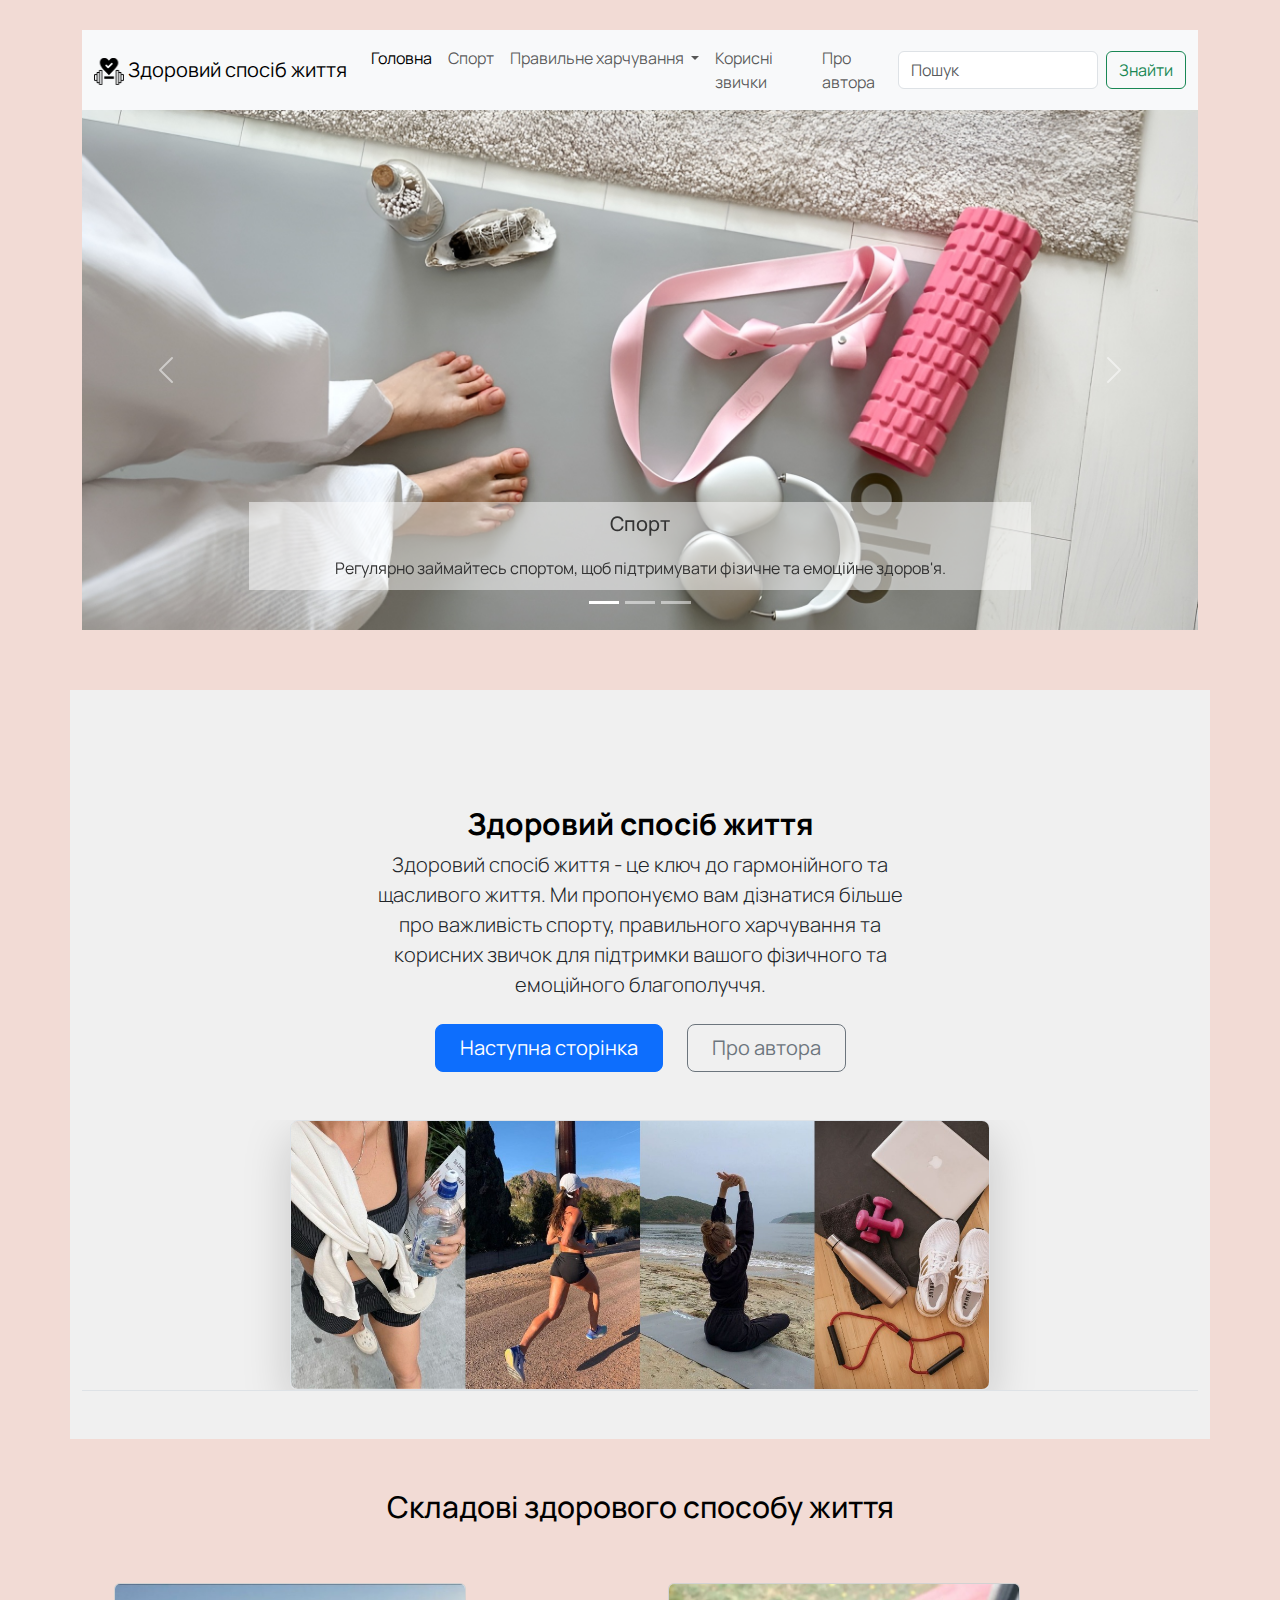
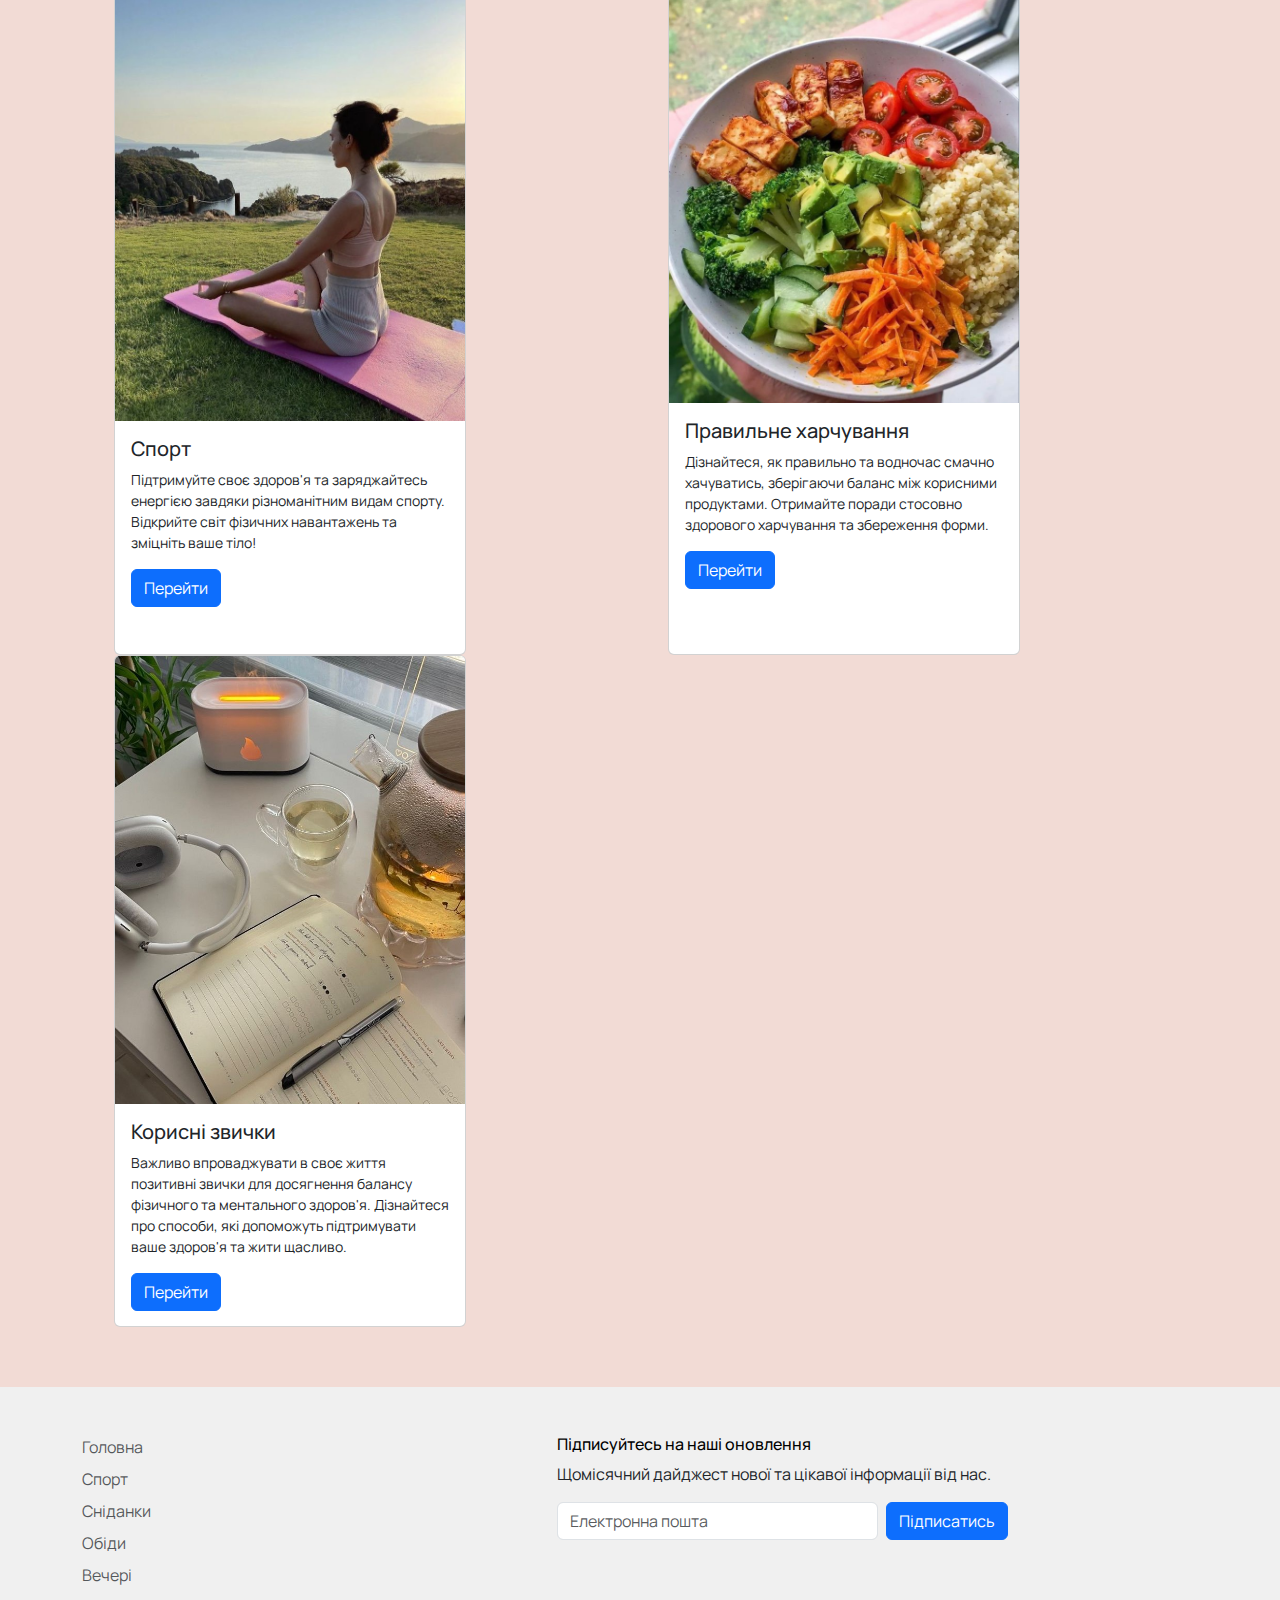
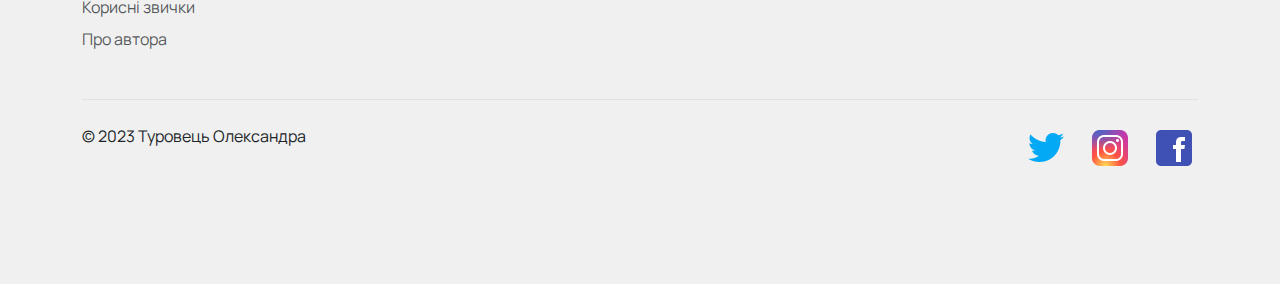
==== index.html @ 68aaeb44 "first commit" ====
﻿<!DOCTYPE html>

<html lang="en" xmlns="http://www.w3.org/1999/xhtml">
<head>
    <meta charset="utf-8" />
    <title>Головна</title>
    <link href="css/bootstrap.css" rel="stylesheet">
    <link href="css/style.css" rel="stylesheet">
    <link href="images/icon.svg" rel="icon">

    <link rel="preconnect" href="https://fonts.googleapis.com">
    <link rel="preconnect" href="https://fonts.gstatic.com" crossorigin>
    <link href="https://fonts.googleapis.com/css2?family=Manrope&display=swap" rel="stylesheet">

</head>

<body>
  <div class="container" style="padding-top: 30px;">
    <div class="row">
      <div class="col">
        <nav class="navbar navbar-expand-lg bg-body-tertiary">
          <div class="container-fluid">
            <a class="navbar-brand" href="#">
              <img src="images/logo.png" alt="Логотип" width="30" height="27">   Здоровий спосіб життя
            </a>
            <button class="navbar-toggler" type="button" data-bs-toggle="collapse" data-bs-target="#navbarScroll" aria-controls="navbarScroll" aria-expanded="false" aria-label="Toggle navigation">
              <span class="navbar-toggler-icon"></span>
            </button>
            <div class="collapse navbar-collapse" id="navbarScroll">
              <ul class="navbar-nav me-auto my-2 my-lg-0 navbar-nav-scroll" style="--bs-scroll-height: 100px;">
                <li class="nav-item">
                  <a class="nav-link active" aria-current="page" href="#">Головна</a>
                </li>
                <li class="nav-item">
                  <a class="nav-link" href="sport.html">Спорт</a>
                </li>
                <li class="nav-item dropdown">
                  <a class="nav-link dropdown-toggle" href="#" role="button" data-bs-toggle="dropdown" aria-expanded="false">
                    Правильне харчування
                  </a>
                  <ul class="dropdown-menu">
                    <li><a class="dropdown-item" href="breakfast.html">Сніданки</a></li>
                    <li><a class="dropdown-item" href="dinner.html">Обіди</a></li>
                    <li><a class="dropdown-item" href="supper.html">Вечері</a></li>
                  </ul>
                </li>
                <li class="nav-item">
                  <a class="nav-link" href="tips.html">Корисні звички</a>
                </li>
                <li class="nav-item">
                  <a class="nav-link" href="about.html">Про автора</a>
                </li>
              </ul>
              <form class="d-flex" role="search">
                <input class="form-control me-2" type="search" placeholder="Пошук" aria-label="Search">
                <button class="btn btn-outline-success" type="submit">Знайти</button>
              </form>
            </div>
          </div>
        </nav>
      </div><!--./col-->
    </div><!--./row-->


    <div class="row">
      <div class="col">
        <div id="carouselExampleCaptions" class="carousel slide">
          <div class="carousel-indicators">
            <button type="button" data-bs-target="#carouselExampleCaptions" data-bs-slide-to="0" class="active" aria-current="true" aria-label="Slide 1"></button>
            <button type="button" data-bs-target="#carouselExampleCaptions" data-bs-slide-to="1" aria-label="Slide 2"></button>
            <button type="button" data-bs-target="#carouselExampleCaptions" data-bs-slide-to="2" aria-label="Slide 3"></button>
          </div>
          <div class="carousel-inner">
            <div class="carousel-item active">
              <img src="images/14.png" class="d-block w-100" alt="...">
              <div class="carousel-caption d-none d-md-block">
                 <h5>Спорт</h5>
                 <p>Регулярно займайтесь спортом, щоб підтримувати фізичне та емоційне здоров'я.</p>
              </div>
            </div>
            <div class="carousel-item">
              <img src="images/11.jpg" class="d-block w-100" alt="...">
              <div class="carousel-caption d-none d-md-block">
                <h5>Правильне харчування</h5>
                <p>Дотримуйтесь збалансованого харчування, щоб забезпечити свій організм необхідними поживними речовинами та вітамінами.</p>
              </div>
            </div>
            <div class="carousel-item">
              <img src="images/9.jpg" class="d-block w-100" alt="...">
              <div class="carousel-caption d-none d-md-block">
                <h5>Корисні звички</h5>
                <p>Постійно розвивайте корисні звички для покращення якості життя та підтримки фізичного та психічного здоров'я.</p>
              </div>
            </div>
          </div>
          <button class="carousel-control-prev" type="button" data-bs-target="#carouselExampleCaptions" data-bs-slide="prev">
            <span class="carousel-control-prev-icon" aria-hidden="true"></span>
            <span class="visually-hidden">Previous</span>
          </button>
          <button class="carousel-control-next" type="button" data-bs-target="#carouselExampleCaptions" data-bs-slide="next">
            <span class="carousel-control-next-icon" aria-hidden="true"></span>
            <span class="visually-hidden">Next</span>
          </button>
        </div><!--./carousel-->
      </div><!--./col-->
    </div><!--./row-->


    <div class="row">
      <div class="square">
        <div class="col">
          <div class="px-4 pt-5 my-5 text-center border-bottom">
            <h1 class="display-4 fw-bold text-body-emphasis">Здоровий спосіб життя</h1>
            <div class="col-lg-6 mx-auto">
              <p class="lead mb-4">
                Здоровий спосіб життя - це ключ до гармонійного та щасливого життя. Ми пропонуємо вам дізнатися більше
                про важливість спорту, правильного харчування та корисних звичок для підтримки вашого фізичного та
                емоційного благополуччя.
              </p>
              <div class="d-grid gap-2 d-sm-flex justify-content-sm-center mb-5">
                <a href="sport.html" button type="button" class="btn btn-primary btn-lg px-4 me-sm-3">Наступна сторінка</a>
                <a href="about.html" button type="button" class="btn btn-outline-secondary btn-lg px-4">Про автора</a>
              </div>
            </div>
            <div class="overflow-hidden" style="max-height: 30vh;">
              <div class="container px-5">
                <img src="images/7.jpg" class="img-fluid border rounded-3 shadow-lg mb-4" alt="Example image" width="700" height="500" loading="lazy">
              </div>
            </div>
          </div>
        </div><!--./col-->
      </div><!--./square-->
    </div><!--./row-->

    <div class="row">
      <div class="header">
        <h1>Складові здорового способу життя</h1>
      </div>
    </div><!--./row-->

    <div class="row" style="margin-left: 20px; margin-top: 50px;">
      <div class="col">
        <div class="card" style="width: 22rem; height: 42rem">
          <img src="images/1.jpg" class="card-img-top" alt="...">
          <div class="card-body">
            <h5 class="card-title">Спорт</h5>
            <p class="card-text">
              Підтримуйте своє здоров'я та заряджайтесь енергією завдяки різноманітним видам спорту.
              Відкрийте світ фізичних навантажень та зміцніть ваше тіло!
            </p>
            <a href="sport.html" class="btn btn-primary">Перейти</a>
          </div>
        </div>
      </div><!--./col-->
      <div class="col">
        <div class="card" style="width: 22rem; height: 42rem">
          <img src="images/6.jpg" class="card-img-top" alt="...">
          <div class="card-body">
            <h5 class="card-title">Правильне харчування</h5>
            <p class="card-text">
              Дізнайтеся, як правильно та водночас смачно хачуватись, зберігаючи баланс між корисними продуктами.
              Отримайте поради стосовно здорового харчування та збереження форми.
            </p>
            <a href="breakfast.html" class="btn btn-primary">Перейти</a>
          </div>
        </div>
      </div><!--./col-->
      <div class="col">
        <div class="card" style="width: 22rem; height: 42rem">
          <img src="images/3.jpg" class="card-img-top" alt="...">
          <div class="card-body">
            <h5 class="card-title">Корисні звички</h5>
            <p class="card-text">
              Важливо впроваджувати в своє життя позитивні звички для досягнення балансу фізичного та ментального здоров'я.
              Дізнайтеся про способи, які допоможуть підтримувати ваше здоров'я та жити щасливо.
            </p>
            <a href="tips.html" class="btn btn-primary">Перейти</a>
          </div>
        </div>
      </div><!--./col-->
    </div><!--./row-->
  </div><!--./container-->


  <div class="square2">
    <div class="container">

      <footer class="py-5">
        <div class="row">
          

          <div class="col-6 col-md-2 mb-3">
            <ul class="nav flex-column">
              <li class="nav-item mb-2"><a href="index.html" class="nav-link p-0 text-body-secondary">Головна</a></li>
              <li class="nav-item mb-2"><a href="sport.html" class="nav-link p-0 text-body-secondary">Спорт</a></li>
              <li class="nav-item mb-2"><a href="breakfast.html" class="nav-link p-0 text-body-secondary">Сніданки</a></li>
              <li class="nav-item mb-2"><a href="dinner.html" class="nav-link p-0 text-body-secondary">Обіди</a></li>
              <li class="nav-item mb-2"><a href="supper.html" class="nav-link p-0 text-body-secondary">Вечері</a></li>
              <li class="nav-item mb-2"><a href="tips.html" class="nav-link p-0 text-body-secondary">Корисні звички</a></li>
              <li class="nav-item mb-2"><a href="about.html" class="nav-link p-0 text-body-secondary">Про автора</a></li>
            </ul>
          </div>

          <div class="col-6 col-md-2 mb-3">
            <ul class="nav flex-column">
            </ul>
          </div>

          <div class="col-md-5 offset-md-1 mb-3">
            <form>
                <h6>Підписуйтесь на наші оновлення</h6>
                <p>Щомісячний дайджест нової та цікавої інформації від нас.</p>
                <div class="d-flex flex-column flex-sm-row w-100 gap-2">
                    <label for="newsletter1" class="visually-hidden">Адреса електронної пошти</label>
                    <input id="newsletter1" type="text" class="form-control" name="email" placeholder="Електронна пошта">
                    <button class="btn btn-primary" type="submit" id="subscribeButton" onclick="changeButtonText()">Підписатись</button>
                </div>
            </form>
        </div>
      </div>

        <div class="d-flex flex-column flex-sm-row justify-content-between py-4 my-4 border-top">
          <p>&copy; 2023 Туровець Олександра</p>
          <ul class="list-unstyled d-flex">
            <li class="ms-3"><a class="link-body-emphasis" href="https://twitter.com/your_twitter"><img src="images/twitter.png" alt="Twitter"></a></li>
            <li class="ms-3"><a class="link-body-emphasis" href="https://instagram.com/sashaa.turovets?igshid=NGVhN2U2NjQ0Yg=="><img src="images/inst.png" alt="Instagram"></a></li>
            <li class="ms-3"><a class="link-body-emphasis" href="https://www.facebook.com/your_facebook"><img src="images/fb.png" alt="Facebook"></a></li>
          </ul>
        </div>
      </footer>
    </div>
  </div>


    <script src="js/bootstrap.bundle.js"></script>

</body>
</html>
---- css/style.css ----
﻿body {
  background-color: #F2DBD5;
  font-family: 'Manrope', sans-serif;
}
.square {
  margin-right: 200px;
  margin-top: 60px;
  background-color: #f0f0f0;
}
.square2 {
  margin-top: 60px;
  background-color: #f0f0f0;
}
.carousel-item img {
  height: 520px;
}
.lead mb-4 {
  font-size: 25px;
}
.text-body-emphasis {
  font-size: 30px;
}
h5 {
  color: #686868;
}
h6 {
  color: #000000;
}
h7 {
  color: #000000;
  font-size: 35px;
}
.header {
  margin-top: 30px;
}
.card-text {
  font-size: 14px;
}
.carousel-caption h5, .carousel-caption p {
  color: #333; 
  background: rgba(255, 255, 255, 0.5); 
  margin: 0; 
  padding: 10px; 
}
.owl-carousel img {
  max-width: 100%; 
}
.left-image {
  position: absolute;
  left: 0;
  top: 50%;
  transform: translateY(-50%);
  width: 400px;
  height: 400px;
}
.right-image {
  position: absolute;
  right: 0;
  top: 50%;
  transform: translateY(-50%);
  width: 350px;
  height: 350px;
}
img.featurette-image {
  border-radius: 30px;
  box-shadow: 10px 10px 20px rgba(0, 0, 0, 0.3);
}
h1 {
  font-size: 30px;
  text-align: center;
  color: #000000;
  margin-top: 20px;
}
.custom-bg {
  background-color: #f0f0f0;
}
.col-md-6 {
  background-color: #f7efed;
  border-radius: 20px;
}
h8 {
  text-align: center;
  font-weight: bold;
  font-size: 30px;
  margin-left: 30px;
}
.icon-block i {
  font-size: 60px;
  color: black;
  background: #f4e3df;
  padding: 10px;
  border-radius: 10%;
  box-shadow: 0 0 20px rgba(0,0,0,0.3);
}
.custom-bg-1 {
  background-color: #f0f0f0;
  padding: 20px;
  border-radius: 5%;
  margin-right: 60px;
  float: left;
  width: 30%;
}

.custom-bg-2 {
  background-color: #f0f0f0;
  padding: 20px;
  border-radius: 5%;
  margin-right: 60px;
  float: left;
  width: 30%;
}

.custom-bg-3 {
  background-color: #f0f0f0;
  padding: 20px;
  border-radius: 5%;
  float: left;
  width: 30%;
}
.custom-bg-4 {
  background-color: #f0f0f0;
  padding: 20px;
  border-radius: 5%;
  margin-right: 60px;
  float: left;
  width: 30%;
}

.custom-bg-5 {
  background-color: #f0f0f0;
  padding: 20px;
  border-radius: 5%;
  margin-right: 60px;
  float: left;
  width: 30%;
}

.custom-bg-6 {
  background-color: #f0f0f0;
  padding: 20px;
  border-radius: 5%;
  float: left;
  width: 30%;
}
h3 {
  text-align: center;
  font-size: 32px;
}
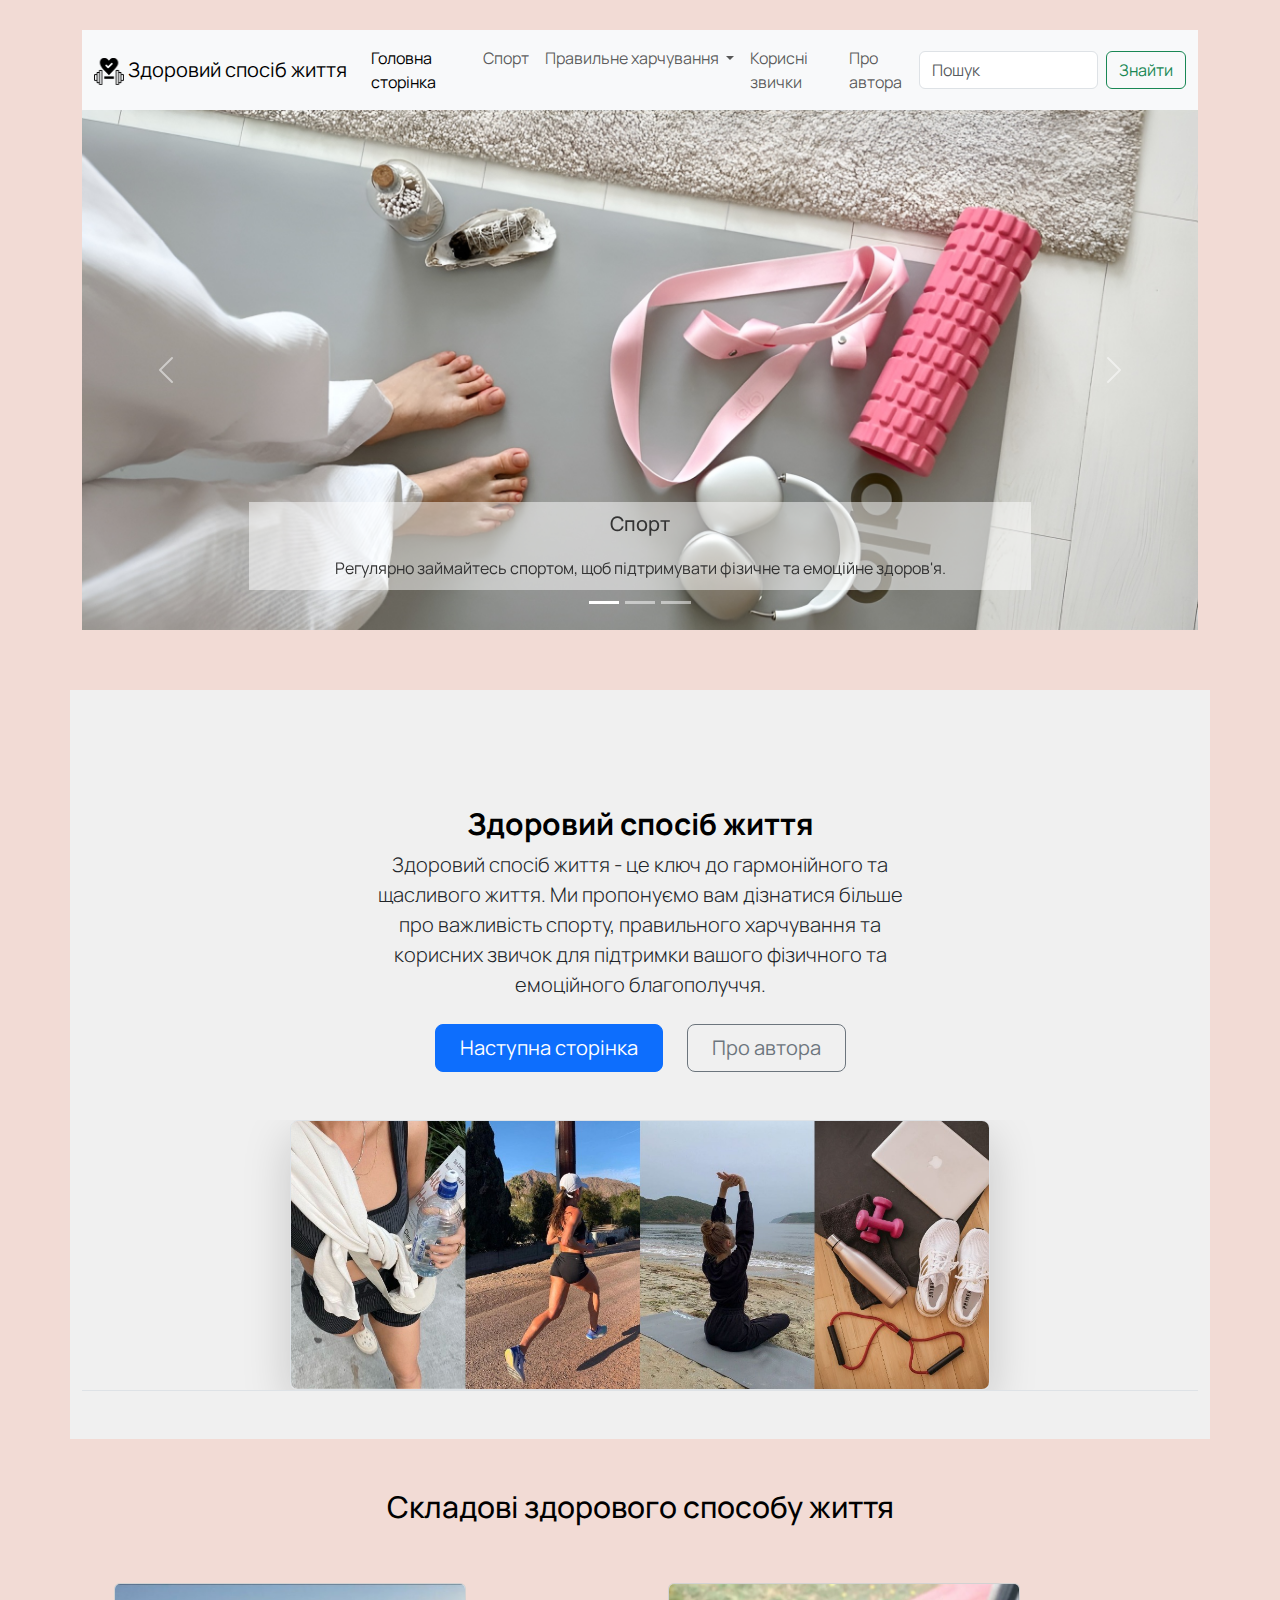
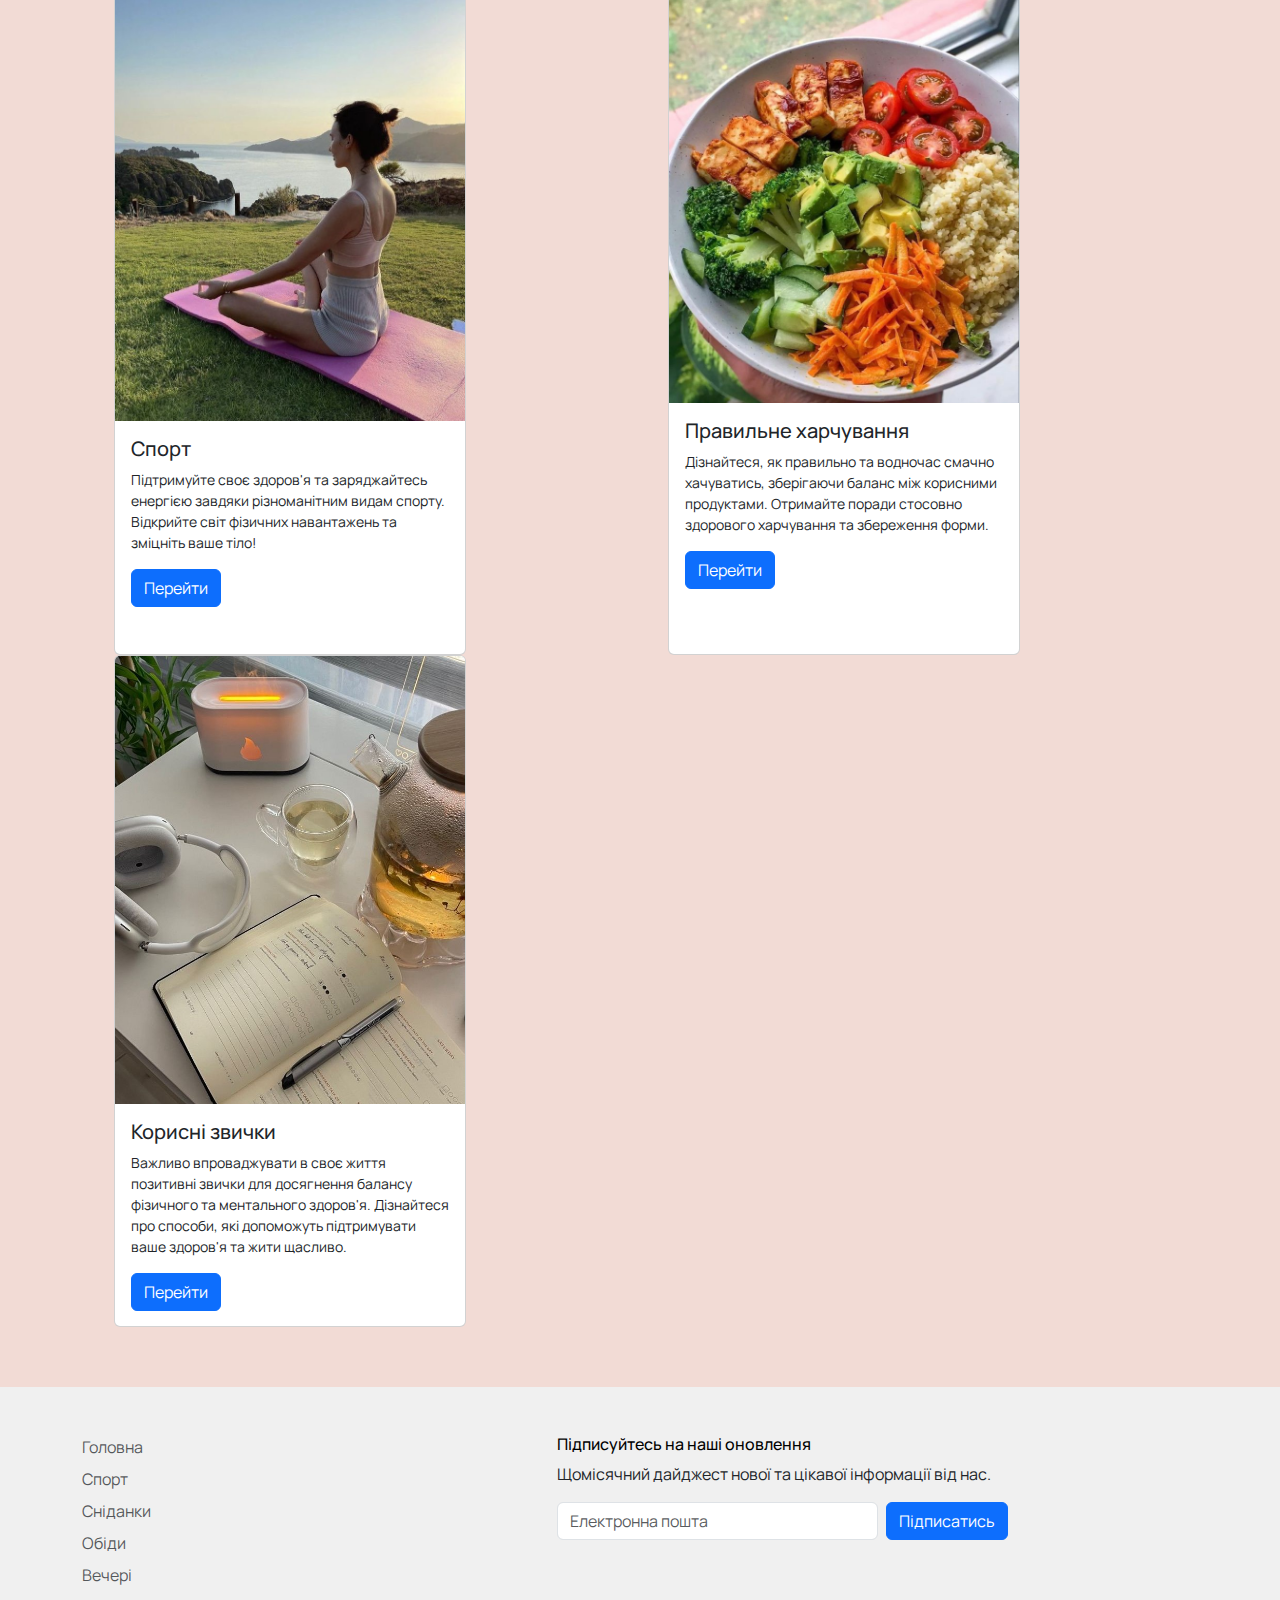
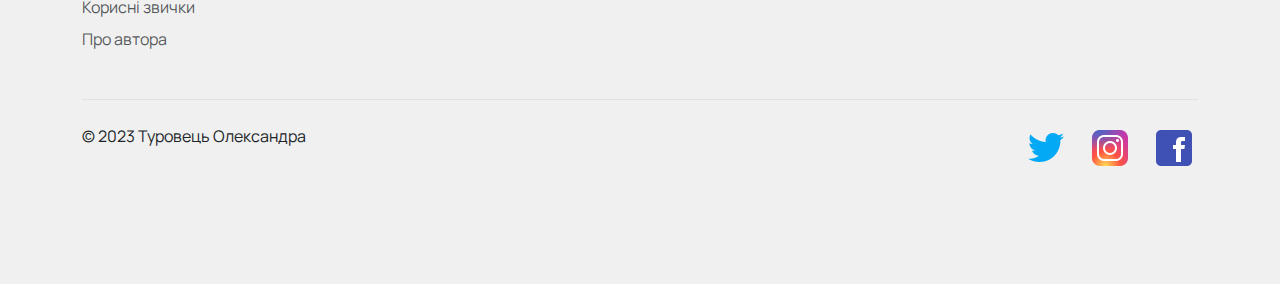
==== commit 98e63a29: "Added new feature" ====
--- a/index.html
+++ b/index.html
@@ -29,7 +29,7 @@
             <div class="collapse navbar-collapse" id="navbarScroll">
               <ul class="navbar-nav me-auto my-2 my-lg-0 navbar-nav-scroll" style="--bs-scroll-height: 100px;">
                 <li class="nav-item">
-                  <a class="nav-link active" aria-current="page" href="#">Головна</a>
+                  <a class="nav-link active" aria-current="page" href="#">Головна сторінка</a>
                 </li>
                 <li class="nav-item">
                   <a class="nav-link" href="sport.html">Спорт</a>
